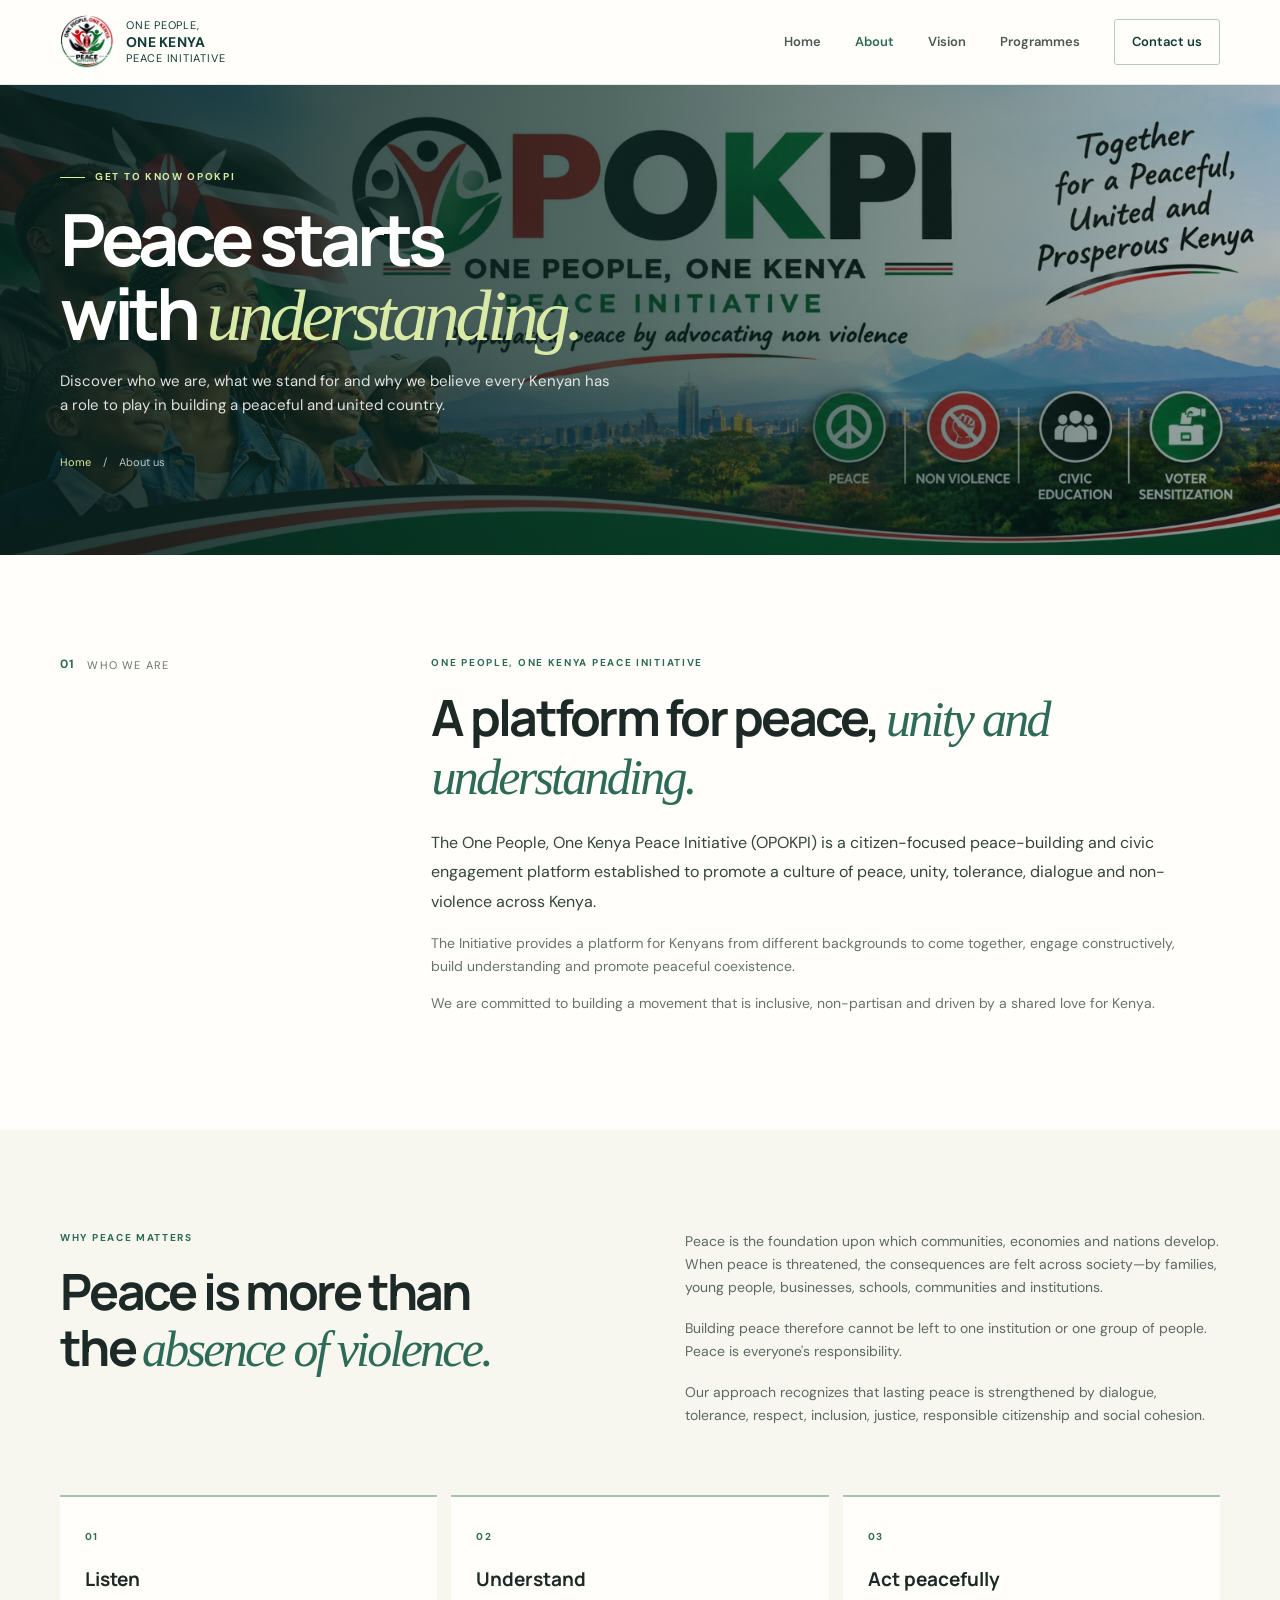
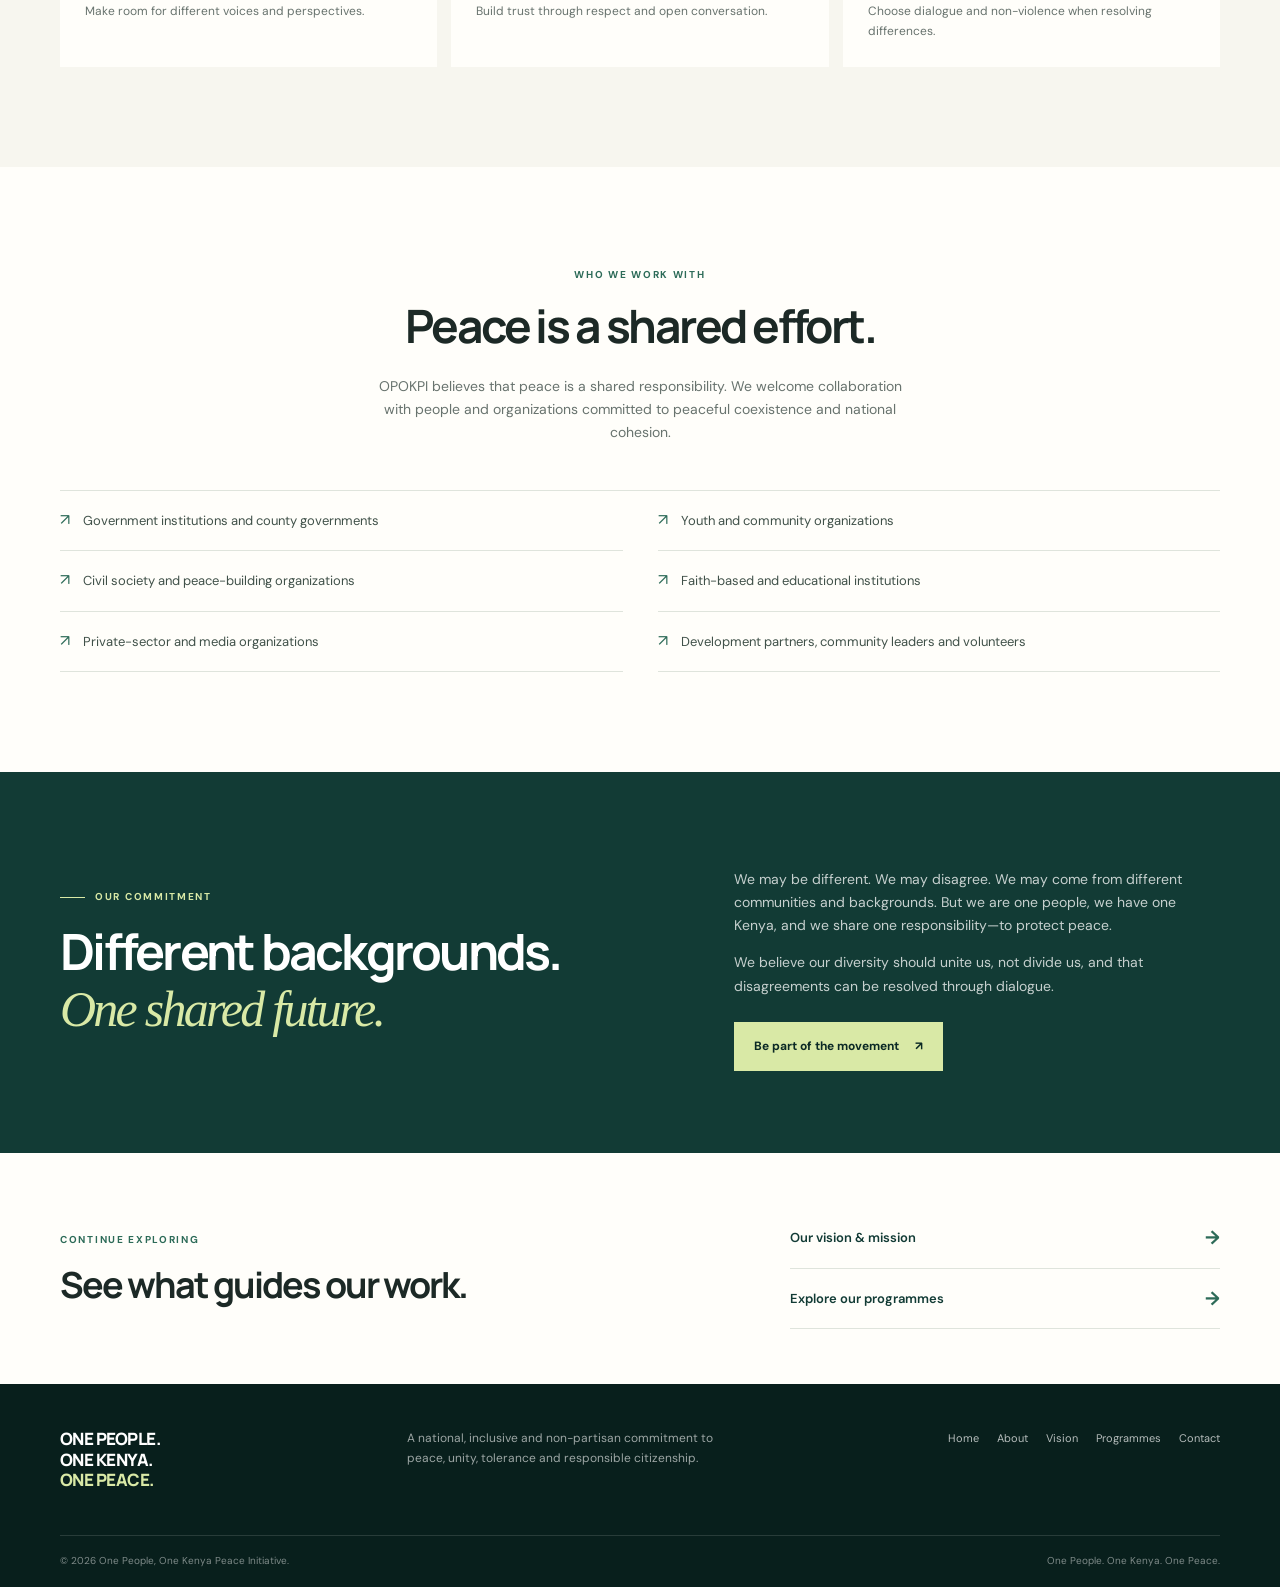
==== opokpi_homepage/about.html @ 6a6ff0e1 "Initial website commit" ====
<!DOCTYPE html>
<html lang="en"><head><meta charset="UTF-8"><meta name="viewport" content="width=device-width, initial-scale=1.0"><meta name="description" content="Learn about the One People, One Kenya Peace Initiative."><meta name="theme-color" content="#123b35"><title>About Us | One People, One Kenya Peace Initiative</title><link rel="stylesheet" href="style.css"><script src="script.js" defer></script></head>
<body class="about-page"><a class="skip-link" href="#main">Skip to content</a>
<header class="site-header"><div class="container nav-wrap"><a class="brand" href="index.html" aria-label="OPOKPI home"><img class="brand-logo" src="images/logo.png" alt="OPOKPI logo" onerror="this.style.display='none'; this.nextElementSibling.style.display='grid'"><span class="logo-fallback" aria-hidden="true">OPOKPI</span><span class="brand-name">One People,<br><strong>One Kenya</strong><br>Peace Initiative</span></a><button class="menu-toggle" aria-label="Open navigation menu" aria-expanded="false" aria-controls="primary-nav"><span></span><span></span><span></span></button><nav class="primary-nav" id="primary-nav" aria-label="Main navigation"><a href="index.html">Home</a><a class="active" href="about.html" aria-current="page">About</a><a href="vision.html">Vision</a><a href="programmes.html">Programmes</a><a class="nav-contact" href="index.html#contact">Contact us</a></nav></div></header>
<main id="main">
<section class="inner-hero"><div class="inner-hero-image" role="img" aria-label="OPOKPI banner showing Kenyan people and national landmarks"></div><div class="inner-hero-shade"></div><div class="container inner-hero-content"><p class="eyebrow light-eyebrow"><span></span> Get to know OPOKPI</p><h1>Peace starts<br>with <em>understanding.</em></h1><p>Discover who we are, what we stand for and why we believe every Kenyan has a role to play in building a peaceful and united country.</p><div class="breadcrumb"><a href="index.html">Home</a><span>/</span><span>About us</span></div></div></section>
<section class="about-overview section-pad"><div class="container about-overview-grid"><div class="about-section-tag"><span class="section-number">01</span><span>Who we are</span></div><div class="about-overview-copy"><p class="eyebrow">One People, One Kenya Peace Initiative</p><h2>A platform for peace, <span>unity and understanding.</span></h2><p class="about-lead">The One People, One Kenya Peace Initiative (OPOKPI) is a citizen-focused peace-building and civic engagement platform established to promote a culture of peace, unity, tolerance, dialogue and non-violence across Kenya.</p><p>The Initiative provides a platform for Kenyans from different backgrounds to come together, engage constructively, build understanding and promote peaceful coexistence.</p><p>We are committed to building a movement that is inclusive, non-partisan and driven by a shared love for Kenya.</p></div></div></section>
<section class="about-meaning-section section-pad"><div class="container about-meaning-grid"><div class="about-meaning-heading"><p class="eyebrow">Why peace matters</p><h2>Peace is more than the <em>absence of violence.</em></h2></div><div class="about-meaning-copy"><p>Peace is the foundation upon which communities, economies and nations develop. When peace is threatened, the consequences are felt across society—by families, young people, businesses, schools, communities and institutions.</p><p>Building peace therefore cannot be left to one institution or one group of people. Peace is everyone's responsibility.</p><p>Our approach recognizes that lasting peace is strengthened by dialogue, tolerance, respect, inclusion, justice, responsible citizenship and social cohesion.</p></div></div><div class="container peace-outcomes"><article class="peace-outcome"><span>01</span><h3>Listen</h3><p>Make room for different voices and perspectives.</p></article><article class="peace-outcome"><span>02</span><h3>Understand</h3><p>Build trust through respect and open conversation.</p></article><article class="peace-outcome"><span>03</span><h3>Act peacefully</h3><p>Choose dialogue and non-violence when resolving differences.</p></article></div></section>
<section class="about-partners-section section-pad"><div class="container"><div class="section-heading centered"><p class="eyebrow">Who we work with</p><h2>Peace is a shared effort.</h2><p>OPOKPI believes that peace is a shared responsibility. We welcome collaboration with people and organizations committed to peaceful coexistence and national cohesion.</p></div><div class="partner-list"><div class="partner-item"><span>↗</span>Government institutions and county governments</div><div class="partner-item"><span>↗</span>Youth and community organizations</div><div class="partner-item"><span>↗</span>Civil society and peace-building organizations</div><div class="partner-item"><span>↗</span>Faith-based and educational institutions</div><div class="partner-item"><span>↗</span>Private-sector and media organizations</div><div class="partner-item"><span>↗</span>Development partners, community leaders and volunteers</div></div></div></section>
<section class="about-commitment"><div class="container about-commitment-grid"><div><p class="eyebrow light-eyebrow"><span></span> Our commitment</p><h2>Different backgrounds.<br><em>One shared future.</em></h2></div><div><p>We may be different. We may disagree. We may come from different communities and backgrounds. But we are one people, we have one Kenya, and we share one responsibility—to protect peace.</p><p>We believe our diversity should unite us, not divide us, and that disagreements can be resolved through dialogue.</p><a class="button button-light" href="index.html#get-involved">Be part of the movement <span>↗</span></a></div></div></section>
<section class="about-next-section"><div class="container about-next-inner"><div><p class="eyebrow">Continue exploring</p><h2>See what guides our work.</h2></div><div class="about-next-links"><a href="vision.html"><span>Our vision &amp; mission</span><strong>→</strong></a><a href="programmes.html"><span>Explore our programmes</span><strong>→</strong></a></div></div></section>
</main>
<footer class="site-footer"><div class="container footer-top"><a class="footer-brand" href="index.html">ONE PEOPLE.<br>ONE KENYA.<br><span>ONE PEACE.</span></a><p>A national, inclusive and non-partisan commitment to peace, unity, tolerance and responsible citizenship.</p><nav class="footer-nav" aria-label="Footer navigation"><a href="index.html">Home</a><a href="about.html">About</a><a href="vision.html">Vision</a><a href="programmes.html">Programmes</a><a href="index.html#contact">Contact</a></nav></div><div class="container footer-bottom"><span>© <span id="year">2026</span> One People, One Kenya Peace Initiative.</span><span>One People. One Kenya. One Peace.</span></div></footer></body></html>
---- opokpi_homepage/style.css ----
@import url('https://fonts.googleapis.com/css2?family=DM+Sans:wght@400;500;600;700&family=Manrope:wght@400;500;600;700;800&display=swap');

:root {
  --forest: #123b35;
  --forest-deep: #0b2925;
  --green: #2d6b58;
  --lime: #d9e9a6;
  --cream: #f7f6ef;
  --paper: #fffefa;
  --ink: #1c2926;
  --muted: #68736e;
  --line: #dfe4dc;
  --serif: Georgia, 'Times New Roman', serif;
  --sans: 'DM Sans', Arial, sans-serif;
  --display: 'Manrope', Arial, sans-serif;
}
* { box-sizing: border-box; }
html { scroll-behavior: smooth; scroll-padding-top: 90px; }
body { margin: 0; background: var(--paper); color: var(--ink); font-family: var(--sans); line-height: 1.65; }
a { color: inherit; text-decoration: none; }
img { max-width: 100%; display: block; }
.container { width: min(1160px, calc(100% - 48px)); margin-inline: auto; }
.skip-link { position: absolute; left: -999px; top: 10px; z-index: 1000; padding: 10px 14px; background: white; color: black; }
.skip-link:focus { left: 10px; }
.site-header { position: sticky; top: 0; z-index: 100; background: rgba(255,254,250,.97); border-bottom: 1px solid rgba(18,59,53,.1); backdrop-filter: blur(12px); }
.nav-wrap { min-height: 84px; display: flex; align-items: center; justify-content: space-between; gap: 30px; }
.brand { display: flex; align-items: center; gap: 12px; flex-shrink: 0; }
.brand-logo { width: 54px; height: 54px; object-fit: contain; border-radius: 50%; }
.logo-fallback { display: none; width: 50px; height: 50px; place-items: center; border-radius: 50%; background: var(--forest); color: white; font-weight: 800; font-size: 11px; letter-spacing: -.5px; }
.brand-name { font-size: 11px; line-height: 1.35; letter-spacing: .07em; text-transform: uppercase; color: var(--forest); }
.brand-name strong { font-size: 14px; letter-spacing: .02em; }
.primary-nav { display: flex; align-items: center; gap: clamp(18px, 3vw, 34px); }
.primary-nav a { font-size: 13px; font-weight: 600; color: #4b5954; transition: color .2s; }
.primary-nav a:hover, .primary-nav a.active { color: var(--green); }
.primary-nav .nav-contact { padding: 11px 17px; border: 1px solid #b7c8bd; border-radius: 3px; color: var(--forest); }
.menu-toggle { display: none; border: 0; background: transparent; padding: 8px; cursor: pointer; }
.menu-toggle span { display: block; width: 24px; height: 2px; margin: 5px; background: var(--forest); }

.hero { position: relative; min-height: 650px; display: flex; align-items: center; overflow: hidden; background: var(--forest-deep); color: white; }
.hero-image { position: absolute; inset: 0; background-image: url('images/hero.jpg'); background-position: center center; background-size: cover; opacity: .48; }
.hero-shade { position: absolute; inset: 0; background: linear-gradient(90deg, rgba(7,31,27,.96) 0%, rgba(9,42,35,.84) 42%, rgba(9,42,35,.24) 100%), linear-gradient(0deg, rgba(7,31,27,.36), transparent 60%); }
.hero-content { position: relative; z-index: 1; padding-block: 100px 112px; }
.eyebrow { margin: 0 0 17px; color: var(--green); font-size: 10px; font-weight: 700; letter-spacing: .17em; text-transform: uppercase; }
.light-eyebrow { color: var(--lime); display: flex; align-items: center; gap: 10px; }
.light-eyebrow span { width: 25px; height: 1px; background: var(--lime); }
.hero h1 { margin: 0; max-width: 760px; font-family: var(--display); font-size: clamp(48px, 7vw, 88px); font-weight: 700; letter-spacing: -.065em; line-height: .99; }
.hero h1 em, .caravan-section h2 em, .pledge-section h2 em, .contact-heading h2 em { color: var(--lime); font-family: var(--serif); font-weight: 400; }
.hero-intro { max-width: 520px; margin: 26px 0 28px; color: rgba(255,255,255,.82); font-size: 16px; }
.hero-actions { display: flex; gap: 12px; flex-wrap: wrap; }
.button { display: inline-flex; align-items: center; justify-content: center; gap: 16px; padding: 14px 19px; font-size: 12px; font-weight: 700; border: 1px solid transparent; transition: transform .2s, background .2s; }
.button:hover { transform: translateY(-2px); }
.button-light { color: var(--forest-deep); background: var(--lime); }
.button-light:hover { background: #e7f2c4; }
.button-outline { color: white; border-color: rgba(255,255,255,.45); background: transparent; }
.button-outline:hover { background: rgba(255,255,255,.1); }
.hero-note { display: flex; align-items: center; gap: 12px; margin-top: 65px; color: rgba(255,255,255,.68); font-size: 11px; letter-spacing: .04em; }
.note-line { width: 35px; height: 1px; background: var(--lime); }
.hero-index { position: absolute; right: 25px; bottom: 27px; color: rgba(255,255,255,.55); font-size: 9px; letter-spacing: .15em; writing-mode: vertical-rl; }

.section-pad { padding-block: 100px; }
.intro-section { background: var(--paper); }
.intro-grid { display: grid; grid-template-columns: .7fr 2fr .9fr; gap: 42px; align-items: start; }
.section-label { display: flex; gap: 12px; align-items: center; color: var(--muted); font-size: 11px; text-transform: uppercase; letter-spacing: .11em; }
.section-number { color: var(--green); font-size: 12px; font-weight: 700; }
.intro-copy h2, .section-heading h2, .programmes-top h2, .commitment-grid h2 { margin: 0 0 23px; font-family: var(--display); font-size: clamp(32px, 4vw, 49px); letter-spacing: -.055em; line-height: 1.12; }
.intro-copy h2 span, .programmes-top h2 span, .commitment-grid h2 span { font-family: var(--serif); color: var(--green); font-weight: 400; font-style: italic; }
.intro-copy p:not(.eyebrow) { color: var(--muted); font-size: 14px; }
.intro-copy .lead { color: #34443e !important; font-size: 16px !important; line-height: 1.8; }
.text-link { display: inline-flex; gap: 17px; align-items: center; margin-top: 14px; padding-bottom: 5px; border-bottom: 1px solid #9aafa2; color: var(--forest); font-size: 12px; font-weight: 700; }
.text-link span { font-size: 17px; transition: transform .2s; }
.text-link:hover span { transform: translateX(4px); }
.intro-aside { padding: 27px 24px; background: var(--cream); border-top: 3px solid var(--green); }
.quote-mark { color: var(--green); font-family: var(--serif); font-size: 54px; line-height: .8; }
.intro-aside p { font-family: var(--serif); font-size: 20px; line-height: 1.4; }
.aside-rule { width: 35px; height: 2px; background: var(--green); margin: 23px 0 13px; }
.intro-aside > span { color: var(--green); font-size: 8px; font-weight: 700; letter-spacing: .1em; }

.belief-section { background: var(--cream); }
.section-heading { max-width: 650px; margin: 0 auto 46px; }
.centered { text-align: center; }
.section-heading h2 { font-size: clamp(32px, 4vw, 46px); }
.section-heading > p:last-child { max-width: 530px; margin: 0 auto; color: var(--muted); font-size: 14px; }
.belief-grid { display: grid; grid-template-columns: repeat(4, 1fr); border-top: 1px solid #d8dfd5; border-bottom: 1px solid #d8dfd5; }
.belief-card { padding: 30px 24px 34px; border-right: 1px solid #d8dfd5; }
.belief-card:first-child { padding-left: 0; }
.belief-card:last-child { border-right: 0; }
.belief-icon { display: inline-grid; place-items: center; width: 42px; height: 42px; margin-bottom: 21px; border: 1px solid #b8cbb9; border-radius: 50%; color: var(--green); font-size: 22px; }
.belief-card h3, .programme-card h3, .involvement-card h3 { margin: 0 0 9px; font-family: var(--display); font-size: 18px; letter-spacing: -.03em; }
.belief-card p, .programme-card p, .involvement-card p { margin: 0; color: var(--muted); font-size: 12px; line-height: 1.8; }

.programmes-section { background: var(--paper); }
.programmes-top { display: grid; grid-template-columns: 1.1fr .8fr; gap: 90px; align-items: end; margin-bottom: 42px; }
.programmes-top h2 { margin-bottom: 0; }
.programmes-top > p { max-width: 420px; margin: 0 0 7px; color: var(--muted); font-size: 14px; }
.programme-grid { display: grid; grid-template-columns: repeat(3, 1fr); gap: 14px; }
.programme-card { min-height: 240px; padding: 27px; display: flex; flex-direction: column; justify-content: space-between; background: #f3f4ed; border: 1px solid #e8ebe2; }
.programme-featured { color: white; background: var(--forest); border-color: var(--forest); }
.programme-num { color: var(--green); font-size: 9px; font-weight: 700; letter-spacing: .13em; }
.programme-featured .programme-num { color: var(--lime); }
.programme-card h3 { font-size: 22px; }
.programme-featured p { color: rgba(255,255,255,.73); }
.programmes-link { margin-top: 26px; }

.caravan-section { position: relative; overflow: hidden; padding-block: 82px; color: white; background: var(--forest); }
.caravan-pattern { position: absolute; width: 470px; height: 470px; right: -100px; top: -210px; border: 1px solid rgba(217,233,166,.17); border-radius: 50%; box-shadow: 0 0 0 45px rgba(217,233,166,.035), 0 0 0 90px rgba(217,233,166,.025); }
.caravan-grid { position: relative; display: grid; grid-template-columns: 1.1fr .8fr; gap: 90px; align-items: center; }
.caravan-section h2, .contact-heading h2 { margin: 0; font-family: var(--display); font-size: clamp(36px, 4.6vw, 57px); line-height: 1.12; letter-spacing: -.055em; }
.caravan-copy p { color: rgba(255,255,255,.75); font-size: 14px; margin: 0 0 25px; }

.commitment-section { background: var(--cream); }
.commitment-grid { display: grid; grid-template-columns: 1fr 1fr; gap: 100px; align-items: start; }
.commitment-grid h2 { margin: 0; }
.commitment-copy p { margin-top: 0; margin-bottom: 17px; color: #5d6963; font-size: 14px; }

.pledge-section { padding: 88px 24px; text-align: center; color: white; background: #204f43; }
.pledge-inner { max-width: 760px; }
.pledge-section .eyebrow { justify-content: center; }
.pledge-section h2 { margin: 0 0 20px; font-family: var(--display); font-size: clamp(38px, 5vw, 60px); letter-spacing: -.055em; line-height: 1.1; }
.pledge-section > .container > p:not(.eyebrow) { max-width: 620px; margin: 0 auto 25px; color: rgba(255,255,255,.78); font-size: 14px; }
.pledge-motto { margin-bottom: 27px; color: var(--lime); font-size: 10px; font-weight: 700; letter-spacing: .13em; }
.pledge-motto span { padding-inline: 8px; }

.get-involved-section { background: var(--paper); }
.involvement-grid { display: grid; grid-template-columns: repeat(3, 1fr); gap: 15px; }
.involvement-card { display: block; padding: 27px; border: 1px solid var(--line); transition: border-color .2s, transform .2s; }
.involvement-card:hover { border-color: #8ba998; transform: translateY(-3px); }
.involvement-symbol { display: grid; place-items: center; width: 34px; height: 34px; margin-bottom: 24px; border-radius: 50%; color: var(--forest); background: var(--lime); }
.involvement-card h3 { font-size: 20px; }
.involvement-card p { min-height: 44px; }
.card-link { display: inline-block; margin-top: 22px; color: var(--green); font-size: 11px; font-weight: 700; }

.contact-section { color: white; background: var(--forest-deep); }
.contact-grid { display: grid; grid-template-columns: 1fr .8fr; gap: 100px; }
.contact-heading > p:last-child { max-width: 420px; color: rgba(255,255,255,.7); font-size: 14px; margin-top: 24px; }
.contact-details { padding-top: 8px; }
.contact-item { display: grid; grid-template-columns: 110px 1fr; gap: 15px; padding: 15px 0; border-bottom: 1px solid rgba(255,255,255,.15); font-size: 13px; }
.contact-item span { color: var(--lime); font-size: 11px; }
.contact-item p, .contact-item a { margin: 0; color: rgba(255,255,255,.86); overflow-wrap: anywhere; }
.social-placeholder { margin: 22px 0; color: rgba(255,255,255,.62); font-size: 11px; line-height: 1.8; }

.site-footer { color: white; background: #081f1c; }
.footer-top { display: grid; grid-template-columns: .7fr 1fr .8fr; gap: 50px; align-items: start; padding-block: 45px; }
.footer-brand { font-family: var(--display); font-size: 17px; font-weight: 800; letter-spacing: -.03em; line-height: 1.2; }
.footer-brand span { color: var(--lime); }
.footer-top > p { max-width: 330px; margin: 0; color: rgba(255,255,255,.6); font-size: 12px; }
.footer-nav { display: flex; justify-content: flex-end; flex-wrap: wrap; gap: 12px 18px; }
.footer-nav a { color: rgba(255,255,255,.7); font-size: 11px; }
.footer-nav a:hover { color: var(--lime); }
.footer-bottom { display: flex; justify-content: space-between; gap: 20px; padding-block: 17px; border-top: 1px solid rgba(255,255,255,.13); color: rgba(255,255,255,.48); font-size: 10px; }

@media (max-width: 900px) {
  .primary-nav { gap: 16px; }
  .intro-grid { grid-template-columns: .5fr 1.5fr; gap: 30px; }
  .intro-aside { grid-column: 2; max-width: 420px; }
  .belief-grid { grid-template-columns: repeat(2, 1fr); }
  .belief-card:nth-child(2) { border-right: 0; }
  .belief-card:nth-child(3), .belief-card:nth-child(4) { border-top: 1px solid #d8dfd5; }
  .belief-card:nth-child(3) { padding-left: 0; }
  .programmes-top, .caravan-grid, .commitment-grid, .contact-grid { gap: 45px; }
  .footer-top { grid-template-columns: .7fr 1fr; }
  .footer-nav { grid-column: 1 / -1; justify-content: flex-start; }
}
@media (max-width: 680px) {
  .container { width: min(100% - 36px, 540px); }
  .nav-wrap { min-height: 72px; }
  .brand-logo, .logo-fallback { width: 43px; height: 43px; }
  .brand-name { font-size: 9px; }
  .brand-name strong { font-size: 12px; }
  .menu-toggle { display: block; }
  .primary-nav { position: absolute; top: 100%; left: 0; right: 0; display: none; align-items: stretch; flex-direction: column; gap: 0; padding: 8px 18px 18px; background: var(--paper); border-bottom: 1px solid var(--line); box-shadow: 0 14px 20px rgba(10,30,20,.07); }
  .primary-nav.open { display: flex; }
  .primary-nav a { padding: 13px 8px; }
  .primary-nav .nav-contact { margin-top: 7px; text-align: center; }
  .hero { min-height: 600px; }
  .hero-image { background-position: center center; }
  .hero-shade { background: linear-gradient(90deg, rgba(7,31,27,.93), rgba(9,42,35,.66)), linear-gradient(0deg, rgba(7,31,27,.5), transparent); }
  .hero-content { padding-block: 83px 78px; }
  .hero h1 { font-size: clamp(49px, 13vw, 72px); }
  .hero-intro { max-width: 430px; font-size: 14px; }
  .hero-actions { align-items: flex-start; flex-direction: column; }
  .hero-note { margin-top: 45px; }
  .section-pad { padding-block: 70px; }
  .intro-grid { grid-template-columns: 1fr; gap: 22px; }
  .section-label { margin-bottom: 8px; }
  .intro-aside { grid-column: auto; max-width: none; }
  .intro-copy h2, .section-heading h2, .programmes-top h2, .commitment-grid h2 { font-size: 37px; }
  .belief-grid { grid-template-columns: 1fr 1fr; }
  .belief-card { padding: 22px 15px 25px; }
  .belief-card:first-child, .belief-card:nth-child(3) { padding-left: 0; }
  .belief-card h3 { font-size: 16px; }
  .belief-card p { font-size: 11px; }
  .programmes-top, .caravan-grid, .commitment-grid, .contact-grid { grid-template-columns: 1fr; gap: 25px; }
  .programmes-top { margin-bottom: 30px; }
  .programme-grid, .involvement-grid { grid-template-columns: 1fr; }
  .programme-card { min-height: 200px; }
  .caravan-section { padding-block: 65px; }
  .caravan-section h2, .contact-heading h2 { font-size: 42px; }
  .commitment-grid { gap: 18px; }
  .pledge-section { padding-block: 70px; }
  .contact-grid { gap: 30px; }
  .contact-item { grid-template-columns: 90px 1fr; }
  .footer-top { grid-template-columns: 1fr; gap: 25px; }
  .footer-nav { grid-column: auto; justify-content: flex-start; }
  .footer-bottom { flex-direction: column; gap: 7px; }
}
@media (prefers-reduced-motion: reduce) {
  *, *::before, *::after { scroll-behavior: auto !important; transition-duration: .01ms !important; animation-duration: .01ms !important; animation-iteration-count: 1 !important; }
}

/* ABOUT PAGE */
.inner-hero{position:relative;min-height:470px;display:flex;align-items:center;overflow:hidden;color:#fff;background:var(--forest-deep)}.inner-hero-image{position:absolute;inset:0;background-image:url('images/hero.jpg');background-size:cover;background-position:center 48%;opacity:.8}.inner-hero-shade{position:absolute;inset:0;background:linear-gradient(90deg,rgba(7,31,27,.86) 0%,rgba(9,42,35,.63) 48%,rgba(9,42,35,.14) 100%),linear-gradient(0deg,rgba(7,31,27,.2),transparent 60%)}.inner-hero-content{position:relative;z-index:1;padding-block:80px}.inner-hero h1{max-width:800px;margin:0;font-family:var(--display);font-size:clamp(45px,6vw,72px);line-height:1.03;letter-spacing:-.06em}.inner-hero h1 em{color:var(--lime);font-family:var(--serif);font-weight:400}.inner-hero-content>p:not(.eyebrow){max-width:560px;color:rgba(255,255,255,.86);font-size:15px}.breadcrumb{display:flex;gap:12px;align-items:center;margin-top:35px;color:rgba(255,255,255,.72);font-size:11px}.breadcrumb a{color:var(--lime)}.about-overview-grid{display:grid;grid-template-columns:.65fr 1.7fr;gap:70px;align-items:start}.about-section-tag{display:flex;align-items:center;gap:12px;color:var(--muted);font-size:11px;text-transform:uppercase;letter-spacing:.11em}.about-overview-copy{max-width:760px}.about-overview-copy h2,.about-meaning-heading h2,.about-commitment h2,.about-next-inner h2{margin:0 0 23px;font-family:var(--display);font-size:clamp(34px,4vw,50px);line-height:1.12;letter-spacing:-.055em}.about-overview-copy h2 span{color:var(--green);font-family:var(--serif);font-weight:400;font-style:italic}.about-overview-copy p:not(.eyebrow){color:var(--muted);font-size:14px}.about-overview-copy .about-lead{color:#34443e!important;font-size:16px!important;line-height:1.85}.about-meaning-section{background:var(--cream)}.about-meaning-grid{display:grid;grid-template-columns:1fr 1fr;gap:90px;align-items:start}.about-meaning-heading h2{max-width:480px}.about-meaning-heading h2 em{color:var(--green);font-family:var(--serif);font-weight:400}.about-meaning-copy p{margin-top:0;margin-bottom:18px;color:#5d6963;font-size:14px}.peace-outcomes{display:grid;grid-template-columns:repeat(3,1fr);gap:14px;margin-top:50px}.peace-outcome{padding:25px;background:var(--paper);border-top:2px solid #a9c2ae}.peace-outcome>span{color:var(--green);font-size:10px;font-weight:700;letter-spacing:.12em}.peace-outcome h3{margin:15px 0 7px;font-family:var(--display);font-size:19px}.peace-outcome p{margin:0;color:var(--muted);font-size:12px}.partner-list{display:grid;grid-template-columns:1fr 1fr;gap:0 35px;border-top:1px solid var(--line)}.partner-item{display:flex;align-items:start;gap:13px;padding:19px 0;border-bottom:1px solid var(--line);color:#405149;font-size:13px}.partner-item span{color:var(--green);font-size:16px;line-height:1.2}.about-commitment{padding-block:82px;color:#fff;background:var(--forest)}.about-commitment-grid{display:grid;grid-template-columns:1.1fr .9fr;gap:80px;align-items:center}.about-commitment h2{margin-bottom:0}.about-commitment h2 em{color:var(--lime);font-family:var(--serif);font-weight:400}.about-commitment-grid>div:last-child p{color:rgba(255,255,255,.76);font-size:14px}.about-commitment-grid .button{margin-top:10px}.about-next-section{padding-block:55px;background:var(--paper)}.about-next-inner{display:flex;align-items:center;justify-content:space-between;gap:40px}.about-next-inner h2{margin:0;font-size:clamp(27px,3vw,36px)}.about-next-links{width:min(430px,100%)}.about-next-links a{display:flex;justify-content:space-between;align-items:center;gap:20px;padding:14px 0;border-bottom:1px solid var(--line);color:var(--forest);font-size:13px;font-weight:600}.about-next-links a strong{color:var(--green);font-size:19px;transition:transform .2s}.about-next-links a:hover strong{transform:translateX(4px)}
@media(max-width:900px){.about-overview-grid{grid-template-columns:.5fr 1.5fr;gap:35px}.about-meaning-grid,.about-commitment-grid{gap:42px}}
@media(max-width:680px){.inner-hero{min-height:440px}.inner-hero-image{background-position:58% center}.inner-hero-shade{background:linear-gradient(90deg,rgba(7,31,27,.88),rgba(9,42,35,.54)),linear-gradient(0deg,rgba(7,31,27,.22),transparent)}.inner-hero-content{padding-block:65px}.inner-hero h1{font-size:clamp(43px,12vw,60px)}.inner-hero-content>p:not(.eyebrow){font-size:13px}.about-overview-grid,.about-meaning-grid,.about-commitment-grid{grid-template-columns:1fr;gap:24px}.about-overview-grid{gap:18px}.about-overview-copy h2,.about-meaning-heading h2,.about-commitment h2{font-size:37px}.peace-outcomes{grid-template-columns:1fr;margin-top:30px}.peace-outcome{padding:21px}.partner-list{grid-template-columns:1fr}.about-commitment{padding-block:65px}.about-next-inner{align-items:stretch;flex-direction:column;gap:22px}}
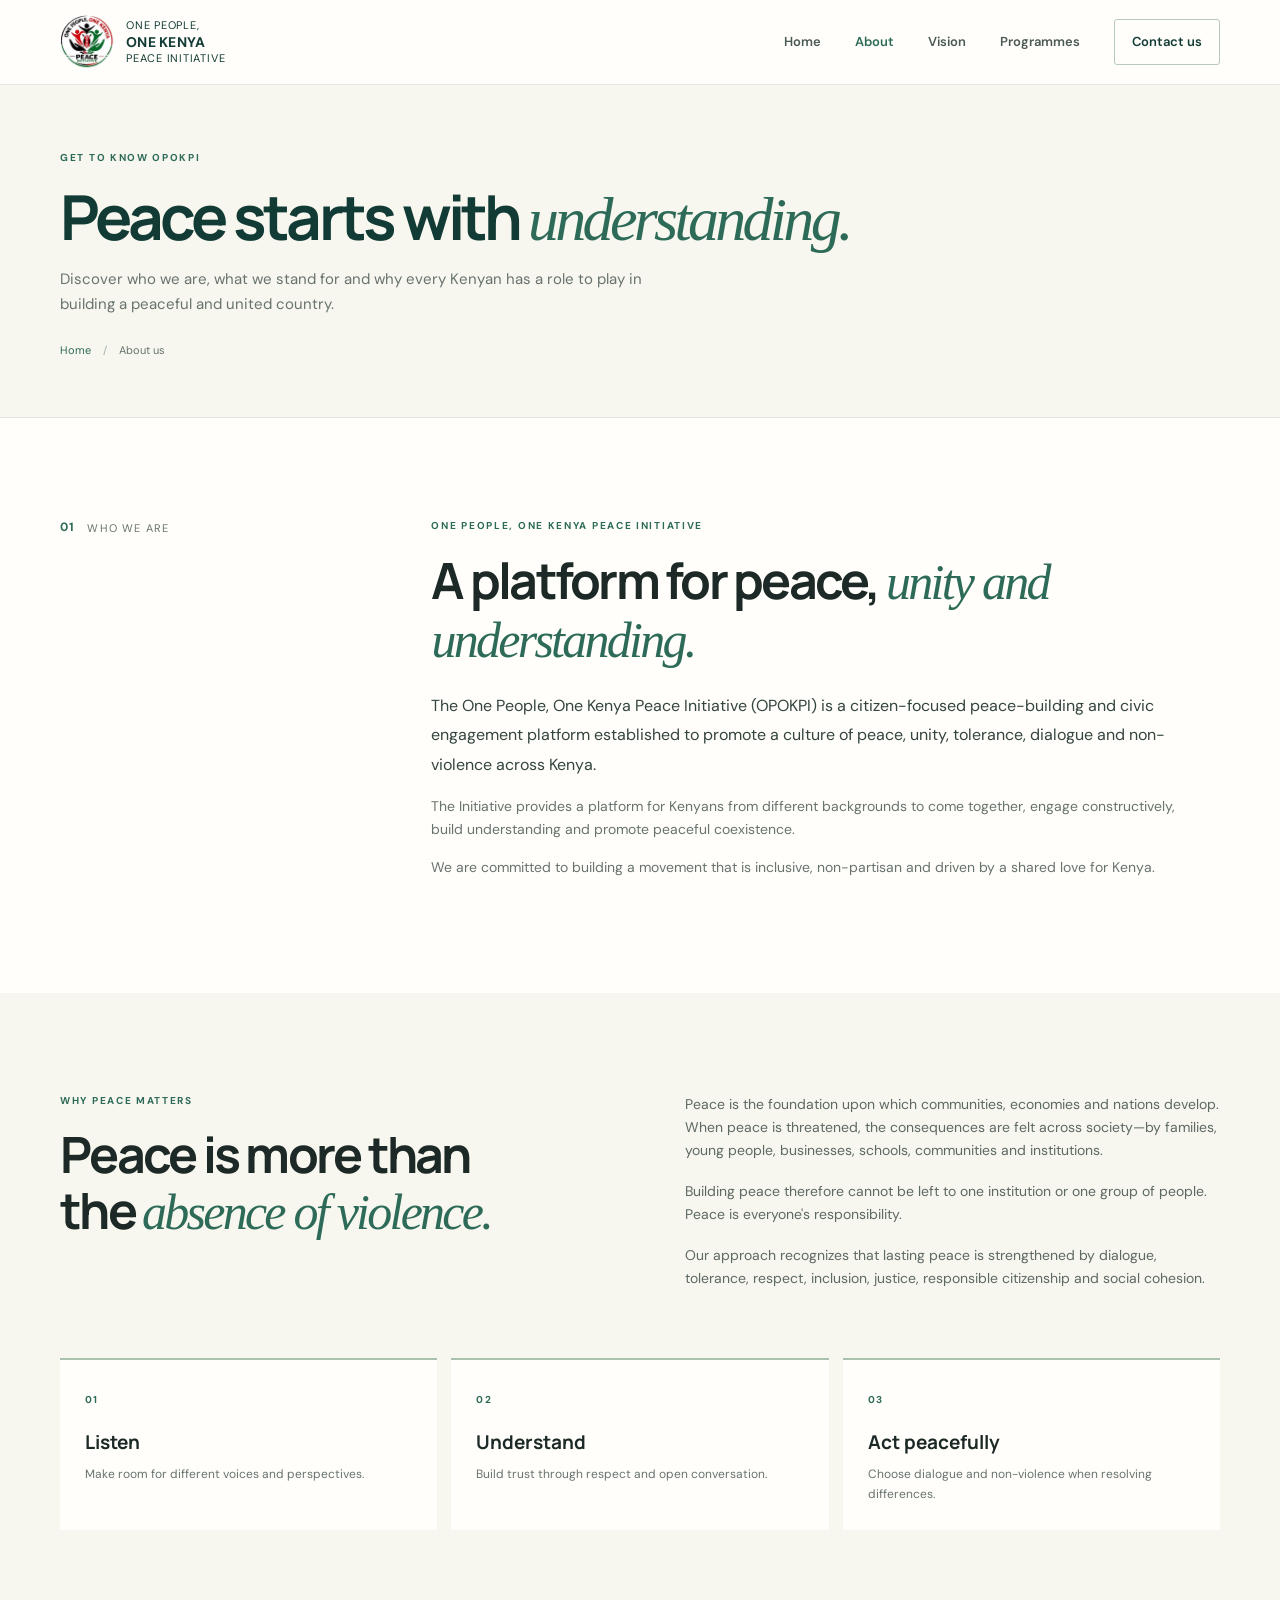
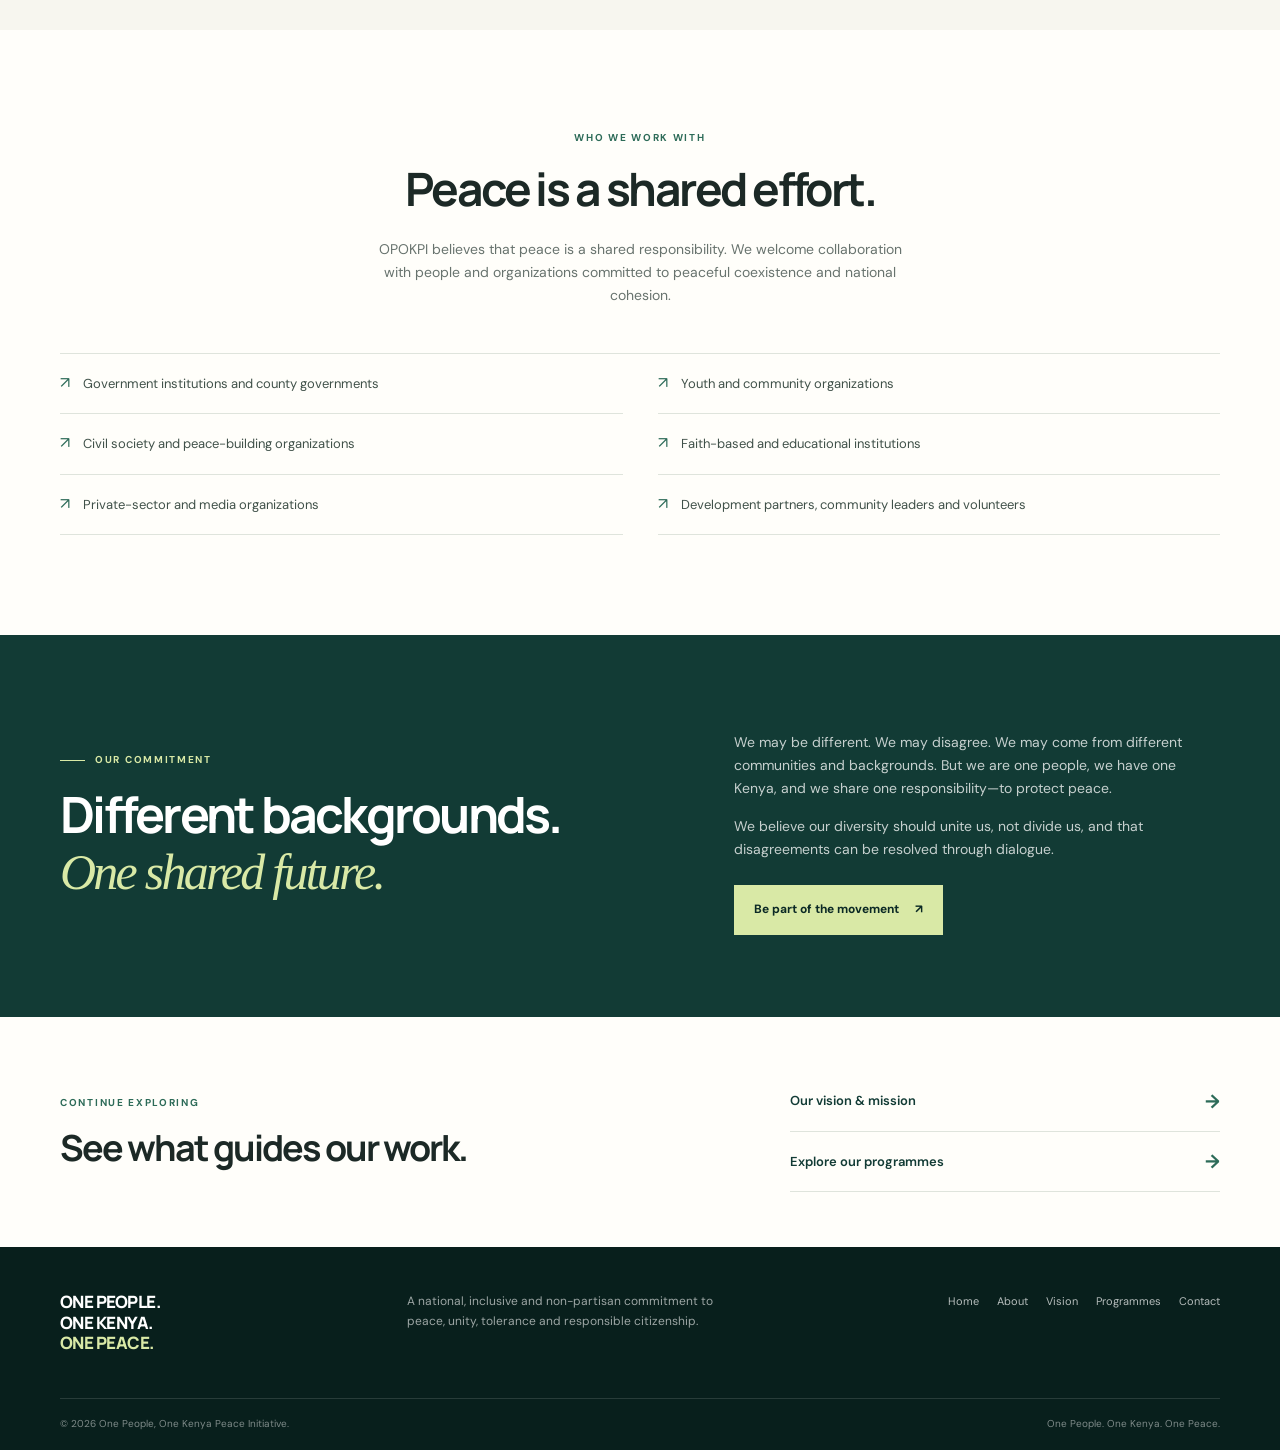
==== commit 7c5e3731: "added three pages" ====
--- a/opokpi_homepage/about.html
+++ b/opokpi_homepage/about.html
@@ -1,13 +1,264 @@
 <!DOCTYPE html>
-<html lang="en"><head><meta charset="UTF-8"><meta name="viewport" content="width=device-width, initial-scale=1.0"><meta name="description" content="Learn about the One People, One Kenya Peace Initiative."><meta name="theme-color" content="#123b35"><title>About Us | One People, One Kenya Peace Initiative</title><link rel="stylesheet" href="style.css"><script src="script.js" defer></script></head>
+<html lang="en"><head><meta charset="UTF-8"><meta name="viewport" content="width=device-width, initial-scale=1.0"><meta name="description" content="Learn about the One People, One Kenya Peace Initiative."><meta name="theme-color" content="#123b35"><title>About Us | One People, One Kenya Peace Initiative</title><style>
+@import url('https://fonts.googleapis.com/css2?family=DM+Sans:wght@400;500;600;700&family=Manrope:wght@400;500;600;700;800&display=swap');
+
+:root {
+  --forest: #123b35;
+  --forest-deep: #0b2925;
+  --green: #2d6b58;
+  --lime: #d9e9a6;
+  --cream: #f7f6ef;
+  --paper: #fffefa;
+  --ink: #1c2926;
+  --muted: #68736e;
+  --line: #dfe4dc;
+  --serif: Georgia, 'Times New Roman', serif;
+  --sans: 'DM Sans', Arial, sans-serif;
+  --display: 'Manrope', Arial, sans-serif;
+}
+* { box-sizing: border-box; }
+html { scroll-behavior: smooth; scroll-padding-top: 90px; }
+body { margin: 0; background: var(--paper); color: var(--ink); font-family: var(--sans); line-height: 1.65; }
+a { color: inherit; text-decoration: none; }
+img { max-width: 100%; display: block; }
+.container { width: min(1160px, calc(100% - 48px)); margin-inline: auto; }
+.skip-link { position: absolute; left: -999px; top: 10px; z-index: 1000; padding: 10px 14px; background: white; color: black; }
+.skip-link:focus { left: 10px; }
+.site-header { position: sticky; top: 0; z-index: 100; background: rgba(255,254,250,.97); border-bottom: 1px solid rgba(18,59,53,.1); backdrop-filter: blur(12px); }
+.nav-wrap { min-height: 84px; display: flex; align-items: center; justify-content: space-between; gap: 30px; }
+.brand { display: flex; align-items: center; gap: 12px; flex-shrink: 0; }
+.brand-logo { width: 54px; height: 54px; object-fit: contain; border-radius: 50%; }
+.logo-fallback { display: none; width: 50px; height: 50px; place-items: center; border-radius: 50%; background: var(--forest); color: white; font-weight: 800; font-size: 11px; letter-spacing: -.5px; }
+.brand-name { font-size: 11px; line-height: 1.35; letter-spacing: .07em; text-transform: uppercase; color: var(--forest); }
+.brand-name strong { font-size: 14px; letter-spacing: .02em; }
+.primary-nav { display: flex; align-items: center; gap: clamp(18px, 3vw, 34px); }
+.primary-nav a { font-size: 13px; font-weight: 600; color: #4b5954; transition: color .2s; }
+.primary-nav a:hover, .primary-nav a.active { color: var(--green); }
+.primary-nav .nav-contact { padding: 11px 17px; border: 1px solid #b7c8bd; border-radius: 3px; color: var(--forest); }
+.menu-toggle { display: none; border: 0; background: transparent; padding: 8px; cursor: pointer; }
+.menu-toggle span { display: block; width: 24px; height: 2px; margin: 5px; background: var(--forest); }
+
+.hero { position: relative; min-height: 650px; display: flex; align-items: center; overflow: hidden; background: var(--forest-deep); color: white; }
+.hero-image { position: absolute; inset: 0; background-image: url('images/hero.jpg'); background-position: center center; background-size: cover; opacity: .48; }
+.hero-shade { position: absolute; inset: 0; background: linear-gradient(90deg, rgba(7,31,27,.96) 0%, rgba(9,42,35,.84) 42%, rgba(9,42,35,.24) 100%), linear-gradient(0deg, rgba(7,31,27,.36), transparent 60%); }
+.hero-content { position: relative; z-index: 1; padding-block: 100px 112px; }
+.eyebrow { margin: 0 0 17px; color: var(--green); font-size: 10px; font-weight: 700; letter-spacing: .17em; text-transform: uppercase; }
+.light-eyebrow { color: var(--lime); display: flex; align-items: center; gap: 10px; }
+.light-eyebrow span { width: 25px; height: 1px; background: var(--lime); }
+.hero h1 { margin: 0; max-width: 760px; font-family: var(--display); font-size: clamp(48px, 7vw, 88px); font-weight: 700; letter-spacing: -.065em; line-height: .99; }
+.hero h1 em, .caravan-section h2 em, .pledge-section h2 em, .contact-heading h2 em { color: var(--lime); font-family: var(--serif); font-weight: 400; }
+.hero-intro { max-width: 520px; margin: 26px 0 28px; color: rgba(255,255,255,.82); font-size: 16px; }
+.hero-actions { display: flex; gap: 12px; flex-wrap: wrap; }
+.button { display: inline-flex; align-items: center; justify-content: center; gap: 16px; padding: 14px 19px; font-size: 12px; font-weight: 700; border: 1px solid transparent; transition: transform .2s, background .2s; }
+.button:hover { transform: translateY(-2px); }
+.button-light { color: var(--forest-deep); background: var(--lime); }
+.button-light:hover { background: #e7f2c4; }
+.button-outline { color: white; border-color: rgba(255,255,255,.45); background: transparent; }
+.button-outline:hover { background: rgba(255,255,255,.1); }
+.hero-note { display: flex; align-items: center; gap: 12px; margin-top: 65px; color: rgba(255,255,255,.68); font-size: 11px; letter-spacing: .04em; }
+.note-line { width: 35px; height: 1px; background: var(--lime); }
+.hero-index { position: absolute; right: 25px; bottom: 27px; color: rgba(255,255,255,.55); font-size: 9px; letter-spacing: .15em; writing-mode: vertical-rl; }
+
+.section-pad { padding-block: 100px; }
+.intro-section { background: var(--paper); }
+.intro-grid { display: grid; grid-template-columns: .7fr 2fr .9fr; gap: 42px; align-items: start; }
+.section-label { display: flex; gap: 12px; align-items: center; color: var(--muted); font-size: 11px; text-transform: uppercase; letter-spacing: .11em; }
+.section-number { color: var(--green); font-size: 12px; font-weight: 700; }
+.intro-copy h2, .section-heading h2, .programmes-top h2, .commitment-grid h2 { margin: 0 0 23px; font-family: var(--display); font-size: clamp(32px, 4vw, 49px); letter-spacing: -.055em; line-height: 1.12; }
+.intro-copy h2 span, .programmes-top h2 span, .commitment-grid h2 span { font-family: var(--serif); color: var(--green); font-weight: 400; font-style: italic; }
+.intro-copy p:not(.eyebrow) { color: var(--muted); font-size: 14px; }
+.intro-copy .lead { color: #34443e !important; font-size: 16px !important; line-height: 1.8; }
+.text-link { display: inline-flex; gap: 17px; align-items: center; margin-top: 14px; padding-bottom: 5px; border-bottom: 1px solid #9aafa2; color: var(--forest); font-size: 12px; font-weight: 700; }
+.text-link span { font-size: 17px; transition: transform .2s; }
+.text-link:hover span { transform: translateX(4px); }
+.intro-aside { padding: 27px 24px; background: var(--cream); border-top: 3px solid var(--green); }
+.quote-mark { color: var(--green); font-family: var(--serif); font-size: 54px; line-height: .8; }
+.intro-aside p { font-family: var(--serif); font-size: 20px; line-height: 1.4; }
+.aside-rule { width: 35px; height: 2px; background: var(--green); margin: 23px 0 13px; }
+.intro-aside > span { color: var(--green); font-size: 8px; font-weight: 700; letter-spacing: .1em; }
+
+.belief-section { background: var(--cream); }
+.section-heading { max-width: 650px; margin: 0 auto 46px; }
+.centered { text-align: center; }
+.section-heading h2 { font-size: clamp(32px, 4vw, 46px); }
+.section-heading > p:last-child { max-width: 530px; margin: 0 auto; color: var(--muted); font-size: 14px; }
+.belief-grid { display: grid; grid-template-columns: repeat(4, 1fr); border-top: 1px solid #d8dfd5; border-bottom: 1px solid #d8dfd5; }
+.belief-card { padding: 30px 24px 34px; border-right: 1px solid #d8dfd5; }
+.belief-card:first-child { padding-left: 0; }
+.belief-card:last-child { border-right: 0; }
+.belief-icon { display: inline-grid; place-items: center; width: 42px; height: 42px; margin-bottom: 21px; border: 1px solid #b8cbb9; border-radius: 50%; color: var(--green); font-size: 22px; }
+.belief-card h3, .programme-card h3, .involvement-card h3 { margin: 0 0 9px; font-family: var(--display); font-size: 18px; letter-spacing: -.03em; }
+.belief-card p, .programme-card p, .involvement-card p { margin: 0; color: var(--muted); font-size: 12px; line-height: 1.8; }
+
+.programmes-section { background: var(--paper); }
+.programmes-top { display: grid; grid-template-columns: 1.1fr .8fr; gap: 90px; align-items: end; margin-bottom: 42px; }
+.programmes-top h2 { margin-bottom: 0; }
+.programmes-top > p { max-width: 420px; margin: 0 0 7px; color: var(--muted); font-size: 14px; }
+.programme-grid { display: grid; grid-template-columns: repeat(3, 1fr); gap: 14px; }
+.programme-card { min-height: 240px; padding: 27px; display: flex; flex-direction: column; justify-content: space-between; background: #f3f4ed; border: 1px solid #e8ebe2; }
+.programme-featured { color: white; background: var(--forest); border-color: var(--forest); }
+.programme-num { color: var(--green); font-size: 9px; font-weight: 700; letter-spacing: .13em; }
+.programme-featured .programme-num { color: var(--lime); }
+.programme-card h3 { font-size: 22px; }
+.programme-featured p { color: rgba(255,255,255,.73); }
+.programmes-link { margin-top: 26px; }
+
+.caravan-section { position: relative; overflow: hidden; padding-block: 82px; color: white; background: var(--forest); }
+.caravan-pattern { position: absolute; width: 470px; height: 470px; right: -100px; top: -210px; border: 1px solid rgba(217,233,166,.17); border-radius: 50%; box-shadow: 0 0 0 45px rgba(217,233,166,.035), 0 0 0 90px rgba(217,233,166,.025); }
+.caravan-grid { position: relative; display: grid; grid-template-columns: 1.1fr .8fr; gap: 90px; align-items: center; }
+.caravan-section h2, .contact-heading h2 { margin: 0; font-family: var(--display); font-size: clamp(36px, 4.6vw, 57px); line-height: 1.12; letter-spacing: -.055em; }
+.caravan-copy p { color: rgba(255,255,255,.75); font-size: 14px; margin: 0 0 25px; }
+
+.commitment-section { background: var(--cream); }
+.commitment-grid { display: grid; grid-template-columns: 1fr 1fr; gap: 100px; align-items: start; }
+.commitment-grid h2 { margin: 0; }
+.commitment-copy p { margin-top: 0; margin-bottom: 17px; color: #5d6963; font-size: 14px; }
+
+.pledge-section { padding: 88px 24px; text-align: center; color: white; background: #204f43; }
+.pledge-inner { max-width: 760px; }
+.pledge-section .eyebrow { justify-content: center; }
+.pledge-section h2 { margin: 0 0 20px; font-family: var(--display); font-size: clamp(38px, 5vw, 60px); letter-spacing: -.055em; line-height: 1.1; }
+.pledge-section > .container > p:not(.eyebrow) { max-width: 620px; margin: 0 auto 25px; color: rgba(255,255,255,.78); font-size: 14px; }
+.pledge-motto { margin-bottom: 27px; color: var(--lime); font-size: 10px; font-weight: 700; letter-spacing: .13em; }
+.pledge-motto span { padding-inline: 8px; }
+
+.get-involved-section { background: var(--paper); }
+.involvement-grid { display: grid; grid-template-columns: repeat(3, 1fr); gap: 15px; }
+.involvement-card { display: block; padding: 27px; border: 1px solid var(--line); transition: border-color .2s, transform .2s; }
+.involvement-card:hover { border-color: #8ba998; transform: translateY(-3px); }
+.involvement-symbol { display: grid; place-items: center; width: 34px; height: 34px; margin-bottom: 24px; border-radius: 50%; color: var(--forest); background: var(--lime); }
+.involvement-card h3 { font-size: 20px; }
+.involvement-card p { min-height: 44px; }
+.card-link { display: inline-block; margin-top: 22px; color: var(--green); font-size: 11px; font-weight: 700; }
+
+.contact-section { color: white; background: var(--forest-deep); }
+.contact-grid { display: grid; grid-template-columns: 1fr .8fr; gap: 100px; }
+.contact-heading > p:last-child { max-width: 420px; color: rgba(255,255,255,.7); font-size: 14px; margin-top: 24px; }
+.contact-details { padding-top: 8px; }
+.contact-item { display: grid; grid-template-columns: 110px 1fr; gap: 15px; padding: 15px 0; border-bottom: 1px solid rgba(255,255,255,.15); font-size: 13px; }
+.contact-item span { color: var(--lime); font-size: 11px; }
+.contact-item p, .contact-item a { margin: 0; color: rgba(255,255,255,.86); overflow-wrap: anywhere; }
+.social-placeholder { margin: 22px 0; color: rgba(255,255,255,.62); font-size: 11px; line-height: 1.8; }
+
+.site-footer { color: white; background: #081f1c; }
+.footer-top { display: grid; grid-template-columns: .7fr 1fr .8fr; gap: 50px; align-items: start; padding-block: 45px; }
+.footer-brand { font-family: var(--display); font-size: 17px; font-weight: 800; letter-spacing: -.03em; line-height: 1.2; }
+.footer-brand span { color: var(--lime); }
+.footer-top > p { max-width: 330px; margin: 0; color: rgba(255,255,255,.6); font-size: 12px; }
+.footer-nav { display: flex; justify-content: flex-end; flex-wrap: wrap; gap: 12px 18px; }
+.footer-nav a { color: rgba(255,255,255,.7); font-size: 11px; }
+.footer-nav a:hover { color: var(--lime); }
+.footer-bottom { display: flex; justify-content: space-between; gap: 20px; padding-block: 17px; border-top: 1px solid rgba(255,255,255,.13); color: rgba(255,255,255,.48); font-size: 10px; }
+
+@media (max-width: 900px) {
+  .primary-nav { gap: 16px; }
+  .intro-grid { grid-template-columns: .5fr 1.5fr; gap: 30px; }
+  .intro-aside { grid-column: 2; max-width: 420px; }
+  .belief-grid { grid-template-columns: repeat(2, 1fr); }
+  .belief-card:nth-child(2) { border-right: 0; }
+  .belief-card:nth-child(3), .belief-card:nth-child(4) { border-top: 1px solid #d8dfd5; }
+  .belief-card:nth-child(3) { padding-left: 0; }
+  .programmes-top, .caravan-grid, .commitment-grid, .contact-grid { gap: 45px; }
+  .footer-top { grid-template-columns: .7fr 1fr; }
+  .footer-nav { grid-column: 1 / -1; justify-content: flex-start; }
+}
+@media (max-width: 680px) {
+  .container { width: min(100% - 36px, 540px); }
+  .nav-wrap { min-height: 72px; }
+  .brand-logo, .logo-fallback { width: 43px; height: 43px; }
+  .brand-name { font-size: 9px; }
+  .brand-name strong { font-size: 12px; }
+  .menu-toggle { display: block; }
+  .primary-nav { position: absolute; top: 100%; left: 0; right: 0; display: none; align-items: stretch; flex-direction: column; gap: 0; padding: 8px 18px 18px; background: var(--paper); border-bottom: 1px solid var(--line); box-shadow: 0 14px 20px rgba(10,30,20,.07); }
+  .primary-nav.open { display: flex; }
+  .primary-nav a { padding: 13px 8px; }
+  .primary-nav .nav-contact { margin-top: 7px; text-align: center; }
+  .hero { min-height: 600px; }
+  .hero-image { background-position: center center; }
+  .hero-shade { background: linear-gradient(90deg, rgba(7,31,27,.93), rgba(9,42,35,.66)), linear-gradient(0deg, rgba(7,31,27,.5), transparent); }
+  .hero-content { padding-block: 83px 78px; }
+  .hero h1 { font-size: clamp(49px, 13vw, 72px); }
+  .hero-intro { max-width: 430px; font-size: 14px; }
+  .hero-actions { align-items: flex-start; flex-direction: column; }
+  .hero-note { margin-top: 45px; }
+  .section-pad { padding-block: 70px; }
+  .intro-grid { grid-template-columns: 1fr; gap: 22px; }
+  .section-label { margin-bottom: 8px; }
+  .intro-aside { grid-column: auto; max-width: none; }
+  .intro-copy h2, .section-heading h2, .programmes-top h2, .commitment-grid h2 { font-size: 37px; }
+  .belief-grid { grid-template-columns: 1fr 1fr; }
+  .belief-card { padding: 22px 15px 25px; }
+  .belief-card:first-child, .belief-card:nth-child(3) { padding-left: 0; }
+  .belief-card h3 { font-size: 16px; }
+  .belief-card p { font-size: 11px; }
+  .programmes-top, .caravan-grid, .commitment-grid, .contact-grid { grid-template-columns: 1fr; gap: 25px; }
+  .programmes-top { margin-bottom: 30px; }
+  .programme-grid, .involvement-grid { grid-template-columns: 1fr; }
+  .programme-card { min-height: 200px; }
+  .caravan-section { padding-block: 65px; }
+  .caravan-section h2, .contact-heading h2 { font-size: 42px; }
+  .commitment-grid { gap: 18px; }
+  .pledge-section { padding-block: 70px; }
+  .contact-grid { gap: 30px; }
+  .contact-item { grid-template-columns: 90px 1fr; }
+  .footer-top { grid-template-columns: 1fr; gap: 25px; }
+  .footer-nav { grid-column: auto; justify-content: flex-start; }
+  .footer-bottom { flex-direction: column; gap: 7px; }
+}
+@media (prefers-reduced-motion: reduce) {
+  *, *::before, *::after { scroll-behavior: auto !important; transition-duration: .01ms !important; animation-duration: .01ms !important; animation-iteration-count: 1 !important; }
+}
+
+/* ABOUT PAGE */
+.inner-hero{position:relative;min-height:470px;display:flex;align-items:center;overflow:hidden;color:#fff;background:var(--forest-deep)}.inner-hero-image{position:absolute;inset:0;background-image:url('images/hero.jpg');background-size:cover;background-position:center 48%;opacity:.8}.inner-hero-shade{position:absolute;inset:0;background:linear-gradient(90deg,rgba(7,31,27,.86) 0%,rgba(9,42,35,.63) 48%,rgba(9,42,35,.14) 100%),linear-gradient(0deg,rgba(7,31,27,.2),transparent 60%)}.inner-hero-content{position:relative;z-index:1;padding-block:80px}.inner-hero h1{max-width:800px;margin:0;font-family:var(--display);font-size:clamp(45px,6vw,72px);line-height:1.03;letter-spacing:-.06em}.inner-hero h1 em{color:var(--lime);font-family:var(--serif);font-weight:400}.inner-hero-content>p:not(.eyebrow){max-width:560px;color:rgba(255,255,255,.86);font-size:15px}.breadcrumb{display:flex;gap:12px;align-items:center;margin-top:35px;color:rgba(255,255,255,.72);font-size:11px}.breadcrumb a{color:var(--lime)}.about-overview-grid{display:grid;grid-template-columns:.65fr 1.7fr;gap:70px;align-items:start}.about-section-tag{display:flex;align-items:center;gap:12px;color:var(--muted);font-size:11px;text-transform:uppercase;letter-spacing:.11em}.about-overview-copy{max-width:760px}.about-overview-copy h2,.about-meaning-heading h2,.about-commitment h2,.about-next-inner h2{margin:0 0 23px;font-family:var(--display);font-size:clamp(34px,4vw,50px);line-height:1.12;letter-spacing:-.055em}.about-overview-copy h2 span{color:var(--green);font-family:var(--serif);font-weight:400;font-style:italic}.about-overview-copy p:not(.eyebrow){color:var(--muted);font-size:14px}.about-overview-copy .about-lead{color:#34443e!important;font-size:16px!important;line-height:1.85}.about-meaning-section{background:var(--cream)}.about-meaning-grid{display:grid;grid-template-columns:1fr 1fr;gap:90px;align-items:start}.about-meaning-heading h2{max-width:480px}.about-meaning-heading h2 em{color:var(--green);font-family:var(--serif);font-weight:400}.about-meaning-copy p{margin-top:0;margin-bottom:18px;color:#5d6963;font-size:14px}.peace-outcomes{display:grid;grid-template-columns:repeat(3,1fr);gap:14px;margin-top:50px}.peace-outcome{padding:25px;background:var(--paper);border-top:2px solid #a9c2ae}.peace-outcome>span{color:var(--green);font-size:10px;font-weight:700;letter-spacing:.12em}.peace-outcome h3{margin:15px 0 7px;font-family:var(--display);font-size:19px}.peace-outcome p{margin:0;color:var(--muted);font-size:12px}.partner-list{display:grid;grid-template-columns:1fr 1fr;gap:0 35px;border-top:1px solid var(--line)}.partner-item{display:flex;align-items:start;gap:13px;padding:19px 0;border-bottom:1px solid var(--line);color:#405149;font-size:13px}.partner-item span{color:var(--green);font-size:16px;line-height:1.2}.about-commitment{padding-block:82px;color:#fff;background:var(--forest)}.about-commitment-grid{display:grid;grid-template-columns:1.1fr .9fr;gap:80px;align-items:center}.about-commitment h2{margin-bottom:0}.about-commitment h2 em{color:var(--lime);font-family:var(--serif);font-weight:400}.about-commitment-grid>div:last-child p{color:rgba(255,255,255,.76);font-size:14px}.about-commitment-grid .button{margin-top:10px}.about-next-section{padding-block:55px;background:var(--paper)}.about-next-inner{display:flex;align-items:center;justify-content:space-between;gap:40px}.about-next-inner h2{margin:0;font-size:clamp(27px,3vw,36px)}.about-next-links{width:min(430px,100%)}.about-next-links a{display:flex;justify-content:space-between;align-items:center;gap:20px;padding:14px 0;border-bottom:1px solid var(--line);color:var(--forest);font-size:13px;font-weight:600}.about-next-links a strong{color:var(--green);font-size:19px;transition:transform .2s}.about-next-links a:hover strong{transform:translateX(4px)}
+@media(max-width:900px){.about-overview-grid{grid-template-columns:.5fr 1.5fr;gap:35px}.about-meaning-grid,.about-commitment-grid{gap:42px}}
+@media(max-width:680px){.inner-hero{min-height:440px}.inner-hero-image{background-position:58% center}.inner-hero-shade{background:linear-gradient(90deg,rgba(7,31,27,.88),rgba(9,42,35,.54)),linear-gradient(0deg,rgba(7,31,27,.22),transparent)}.inner-hero-content{padding-block:65px}.inner-hero h1{font-size:clamp(43px,12vw,60px)}.inner-hero-content>p:not(.eyebrow){font-size:13px}.about-overview-grid,.about-meaning-grid,.about-commitment-grid{grid-template-columns:1fr;gap:24px}.about-overview-grid{gap:18px}.about-overview-copy h2,.about-meaning-heading h2,.about-commitment h2{font-size:37px}.peace-outcomes{grid-template-columns:1fr;margin-top:30px}.peace-outcome{padding:21px}.partner-list{grid-template-columns:1fr}.about-commitment{padding-block:65px}.about-next-inner{align-items:stretch;flex-direction:column;gap:22px}}
+
+
+/* About page heading without the large banner image */
+.about-page-heading { background: var(--cream); border-bottom: 1px solid var(--line); }
+.about-page-heading-inner { padding-block: 65px 58px; }
+.about-page-heading h1 { max-width: 800px; margin: 0; color: var(--forest); font-family: var(--display); font-size: clamp(38px, 5vw, 62px); font-weight: 700; line-height: 1.08; letter-spacing: -.06em; }
+.about-page-heading h1 em { color: var(--green); font-family: var(--serif); font-weight: 400; }
+.about-page-heading-inner > p:not(.eyebrow) { max-width: 610px; color: var(--muted); font-size: 15px; }
+.about-page-heading .breadcrumb { margin-top: 24px; color: var(--muted); }
+.about-page-heading .breadcrumb a { color: var(--green); }
+.about-page-heading .breadcrumb span:nth-child(2) { color: #a5b0a8; }
+@media (max-width: 680px) { .about-page-heading-inner { padding-block: 48px 42px; } .about-page-heading h1 { font-size: 40px; } .about-page-heading-inner > p:not(.eyebrow) { font-size: 13px; } }
+
+</style></head>
 <body class="about-page"><a class="skip-link" href="#main">Skip to content</a>
-<header class="site-header"><div class="container nav-wrap"><a class="brand" href="index.html" aria-label="OPOKPI home"><img class="brand-logo" src="images/logo.png" alt="OPOKPI logo" onerror="this.style.display='none'; this.nextElementSibling.style.display='grid'"><span class="logo-fallback" aria-hidden="true">OPOKPI</span><span class="brand-name">One People,<br><strong>One Kenya</strong><br>Peace Initiative</span></a><button class="menu-toggle" aria-label="Open navigation menu" aria-expanded="false" aria-controls="primary-nav"><span></span><span></span><span></span></button><nav class="primary-nav" id="primary-nav" aria-label="Main navigation"><a href="index.html">Home</a><a class="active" href="about.html" aria-current="page">About</a><a href="vision.html">Vision</a><a href="programmes.html">Programmes</a><a class="nav-contact" href="index.html#contact">Contact us</a></nav></div></header>
+<header class="site-header"><div class="container nav-wrap"><a class="brand" href="index.html" aria-label="OPOKPI home"><img class="brand-logo" src="[data-uri]" alt="OPOKPI logo" onerror="this.style.display='none'; this.nextElementSibling.style.display='grid'"><span class="logo-fallback" aria-hidden="true">OPOKPI</span><span class="brand-name">One People,<br><strong>One Kenya</strong><br>Peace Initiative</span></a><button class="menu-toggle" aria-label="Open navigation menu" aria-expanded="false" aria-controls="primary-nav"><span></span><span></span><span></span></button><nav class="primary-nav" id="primary-nav" aria-label="Main navigation"><a href="index.html">Home</a><a class="active" href="about.html" aria-current="page">About</a><a href="vision.html">Vision</a><a href="programmes.html">Programmes</a><a class="nav-contact" href="index.html#contact">Contact us</a></nav></div></header>
 <main id="main">
-<section class="inner-hero"><div class="inner-hero-image" role="img" aria-label="OPOKPI banner showing Kenyan people and national landmarks"></div><div class="inner-hero-shade"></div><div class="container inner-hero-content"><p class="eyebrow light-eyebrow"><span></span> Get to know OPOKPI</p><h1>Peace starts<br>with <em>understanding.</em></h1><p>Discover who we are, what we stand for and why we believe every Kenyan has a role to play in building a peaceful and united country.</p><div class="breadcrumb"><a href="index.html">Home</a><span>/</span><span>About us</span></div></div></section>
+<section class="about-page-heading"><div class="container about-page-heading-inner"><p class="eyebrow">Get to know OPOKPI</p><h1>Peace starts with <em>understanding.</em></h1><p>Discover who we are, what we stand for and why every Kenyan has a role to play in building a peaceful and united country.</p><div class="breadcrumb"><a href="index.html">Home</a><span>/</span><span>About us</span></div></div></section>
 <section class="about-overview section-pad"><div class="container about-overview-grid"><div class="about-section-tag"><span class="section-number">01</span><span>Who we are</span></div><div class="about-overview-copy"><p class="eyebrow">One People, One Kenya Peace Initiative</p><h2>A platform for peace, <span>unity and understanding.</span></h2><p class="about-lead">The One People, One Kenya Peace Initiative (OPOKPI) is a citizen-focused peace-building and civic engagement platform established to promote a culture of peace, unity, tolerance, dialogue and non-violence across Kenya.</p><p>The Initiative provides a platform for Kenyans from different backgrounds to come together, engage constructively, build understanding and promote peaceful coexistence.</p><p>We are committed to building a movement that is inclusive, non-partisan and driven by a shared love for Kenya.</p></div></div></section>
 <section class="about-meaning-section section-pad"><div class="container about-meaning-grid"><div class="about-meaning-heading"><p class="eyebrow">Why peace matters</p><h2>Peace is more than the <em>absence of violence.</em></h2></div><div class="about-meaning-copy"><p>Peace is the foundation upon which communities, economies and nations develop. When peace is threatened, the consequences are felt across society—by families, young people, businesses, schools, communities and institutions.</p><p>Building peace therefore cannot be left to one institution or one group of people. Peace is everyone's responsibility.</p><p>Our approach recognizes that lasting peace is strengthened by dialogue, tolerance, respect, inclusion, justice, responsible citizenship and social cohesion.</p></div></div><div class="container peace-outcomes"><article class="peace-outcome"><span>01</span><h3>Listen</h3><p>Make room for different voices and perspectives.</p></article><article class="peace-outcome"><span>02</span><h3>Understand</h3><p>Build trust through respect and open conversation.</p></article><article class="peace-outcome"><span>03</span><h3>Act peacefully</h3><p>Choose dialogue and non-violence when resolving differences.</p></article></div></section>
 <section class="about-partners-section section-pad"><div class="container"><div class="section-heading centered"><p class="eyebrow">Who we work with</p><h2>Peace is a shared effort.</h2><p>OPOKPI believes that peace is a shared responsibility. We welcome collaboration with people and organizations committed to peaceful coexistence and national cohesion.</p></div><div class="partner-list"><div class="partner-item"><span>↗</span>Government institutions and county governments</div><div class="partner-item"><span>↗</span>Youth and community organizations</div><div class="partner-item"><span>↗</span>Civil society and peace-building organizations</div><div class="partner-item"><span>↗</span>Faith-based and educational institutions</div><div class="partner-item"><span>↗</span>Private-sector and media organizations</div><div class="partner-item"><span>↗</span>Development partners, community leaders and volunteers</div></div></div></section>
 <section class="about-commitment"><div class="container about-commitment-grid"><div><p class="eyebrow light-eyebrow"><span></span> Our commitment</p><h2>Different backgrounds.<br><em>One shared future.</em></h2></div><div><p>We may be different. We may disagree. We may come from different communities and backgrounds. But we are one people, we have one Kenya, and we share one responsibility—to protect peace.</p><p>We believe our diversity should unite us, not divide us, and that disagreements can be resolved through dialogue.</p><a class="button button-light" href="index.html#get-involved">Be part of the movement <span>↗</span></a></div></div></section>
 <section class="about-next-section"><div class="container about-next-inner"><div><p class="eyebrow">Continue exploring</p><h2>See what guides our work.</h2></div><div class="about-next-links"><a href="vision.html"><span>Our vision &amp; mission</span><strong>→</strong></a><a href="programmes.html"><span>Explore our programmes</span><strong>→</strong></a></div></div></section>
 </main>
-<footer class="site-footer"><div class="container footer-top"><a class="footer-brand" href="index.html">ONE PEOPLE.<br>ONE KENYA.<br><span>ONE PEACE.</span></a><p>A national, inclusive and non-partisan commitment to peace, unity, tolerance and responsible citizenship.</p><nav class="footer-nav" aria-label="Footer navigation"><a href="index.html">Home</a><a href="about.html">About</a><a href="vision.html">Vision</a><a href="programmes.html">Programmes</a><a href="index.html#contact">Contact</a></nav></div><div class="container footer-bottom"><span>© <span id="year">2026</span> One People, One Kenya Peace Initiative.</span><span>One People. One Kenya. One Peace.</span></div></footer></body></html>+<footer class="site-footer"><div class="container footer-top"><a class="footer-brand" href="index.html">ONE PEOPLE.<br>ONE KENYA.<br><span>ONE PEACE.</span></a><p>A national, inclusive and non-partisan commitment to peace, unity, tolerance and responsible citizenship.</p><nav class="footer-nav" aria-label="Footer navigation"><a href="index.html">Home</a><a href="about.html">About</a><a href="vision.html">Vision</a><a href="programmes.html">Programmes</a><a href="index.html#contact">Contact</a></nav></div><div class="container footer-bottom"><span>© <span id="year">2026</span> One People, One Kenya Peace Initiative.</span><span>One People. One Kenya. One Peace.</span></div></footer><script>
+const menuButton = document.querySelector(".menu-toggle");
+const navigation = document.querySelector(".primary-nav");
+
+if (menuButton && navigation) {
+  menuButton.addEventListener("click", () => {
+    const isOpen = navigation.classList.toggle("open");
+    menuButton.setAttribute("aria-expanded", String(isOpen));
+    menuButton.setAttribute("aria-label", isOpen ? "Close navigation menu" : "Open navigation menu");
+  });
+
+  navigation.querySelectorAll("a").forEach((link) => {
+    link.addEventListener("click", () => {
+      navigation.classList.remove("open");
+      menuButton.setAttribute("aria-expanded", "false");
+      menuButton.setAttribute("aria-label", "Open navigation menu");
+    });
+  });
+}
+
+const year = document.querySelector("#year");
+if (year) year.textContent = new Date().getFullYear();
+
+</script>
+</body></html>
